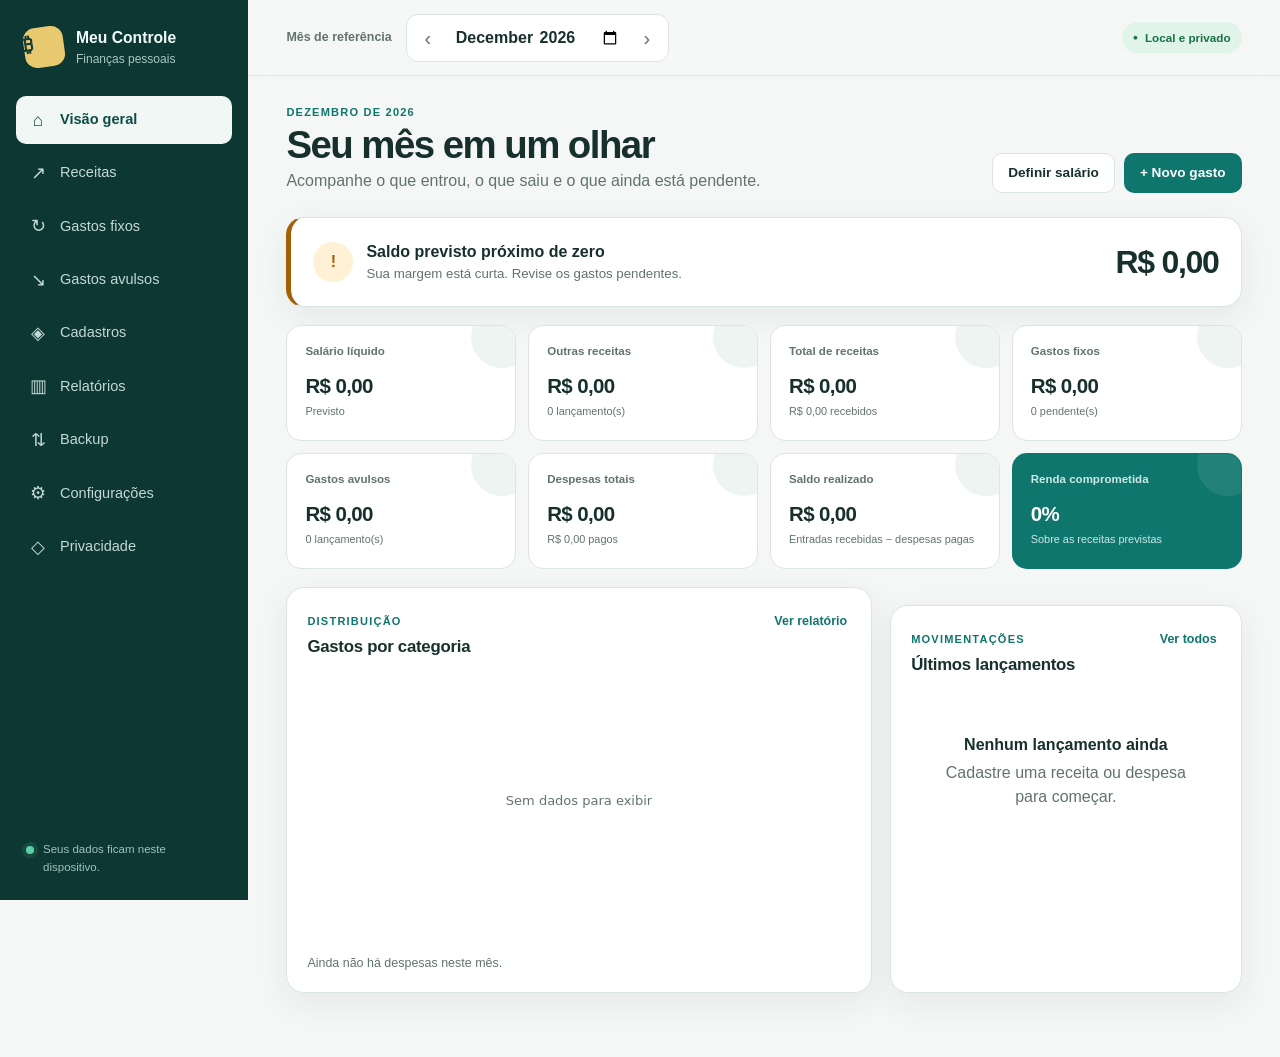
==== index.html @ 77f095b0 "feat: adiciona controle financeiro pessoal offline" ====
<!doctype html>
<html lang="pt-BR">
<head>
  <meta charset="utf-8">
  <meta name="viewport" content="width=device-width, initial-scale=1, viewport-fit=cover">
  <meta name="theme-color" content="#0f766e">
  <meta name="description" content="Controle financeiro pessoal, privado, gratuito e offline.">
  <title>Meu Controle Financeiro</title>
  <link rel="manifest" href="./manifest.json">
  <link rel="icon" href="./icons/icon-192.svg" type="image/svg+xml">
  <link rel="stylesheet" href="./styles.css">
</head>
<body>
  <a class="skip-link" href="#conteudo">Pular para o conteúdo</a>

  <div class="app-shell">
    <aside class="sidebar" id="sidebar" aria-label="Navegação principal">
      <div class="brand">
        <span class="brand-mark" aria-hidden="true">₿</span>
        <div>
          <strong>Meu Controle</strong>
          <span>Finanças pessoais</span>
        </div>
      </div>

      <nav class="main-nav">
        <button class="nav-item active" data-view="dashboard" type="button"><span aria-hidden="true">⌂</span> Visão geral</button>
        <button class="nav-item" data-view="incomes" type="button"><span aria-hidden="true">↗</span> Receitas</button>
        <button class="nav-item" data-view="recurring" type="button"><span aria-hidden="true">↻</span> Gastos fixos</button>
        <button class="nav-item" data-view="expenses" type="button"><span aria-hidden="true">↘</span> Gastos avulsos</button>
        <button class="nav-item" data-view="categories" type="button"><span aria-hidden="true">◈</span> Cadastros</button>
        <button class="nav-item" data-view="reports" type="button"><span aria-hidden="true">▥</span> Relatórios</button>
        <button class="nav-item" data-view="backup" type="button"><span aria-hidden="true">⇅</span> Backup</button>
        <button class="nav-item" data-view="settings" type="button"><span aria-hidden="true">⚙</span> Configurações</button>
        <button class="nav-item" data-view="privacy" type="button"><span aria-hidden="true">◇</span> Privacidade</button>
      </nav>

      <div class="sidebar-foot">
        <span class="privacy-dot" aria-hidden="true"></span>
        <span>Seus dados ficam neste dispositivo.</span>
      </div>
    </aside>

    <div class="main-column">
      <header class="topbar">
        <button class="icon-button mobile-only" id="menu-button" type="button" aria-label="Abrir menu" aria-expanded="false">☰</button>
        <div class="month-control">
          <label for="month-picker">Mês de referência</label>
          <div class="month-stepper">
            <button class="icon-button" id="previous-month" type="button" aria-label="Mês anterior">‹</button>
            <input id="month-picker" type="month">
            <button class="icon-button" id="next-month" type="button" aria-label="Próximo mês">›</button>
          </div>
        </div>
        <div class="topbar-actions">
          <button class="button secondary compact" id="install-button" type="button" hidden>Instalar app</button>
          <span class="local-badge"><span aria-hidden="true">●</span> Local e privado</span>
        </div>
      </header>

      <main id="conteudo" tabindex="-1">
        <section class="view active" id="view-dashboard" data-title="Visão geral">
          <div class="page-heading">
            <div>
              <p class="eyebrow" id="dashboard-month-label">Resumo mensal</p>
              <h1>Seu mês em um olhar</h1>
              <p>Acompanhe o que entrou, o que saiu e o que ainda está pendente.</p>
            </div>
            <div class="action-row">
              <button class="button secondary" data-action="salary-form" type="button">Definir salário</button>
              <button class="button primary" data-action="expense-form" type="button">+ Novo gasto</button>
            </div>
          </div>

          <div class="status-banner" id="balance-banner" role="status">
            <div>
              <span class="status-icon" id="balance-icon" aria-hidden="true">✓</span>
              <div>
                <strong id="balance-status">Saldo previsto positivo</strong>
                <span id="balance-message">Você está dentro do planejamento deste mês.</span>
              </div>
            </div>
            <strong class="status-value" id="balance-value">R$ 0,00</strong>
          </div>

          <div class="metric-grid" id="dashboard-metrics" aria-label="Indicadores do mês"></div>

          <div class="dashboard-grid">
            <article class="panel chart-panel">
              <div class="panel-heading">
                <div>
                  <span class="panel-kicker">Distribuição</span>
                  <h2>Gastos por categoria</h2>
                </div>
                <button class="text-button" data-view-link="reports" type="button">Ver relatório</button>
              </div>
              <canvas id="dashboard-chart" height="260" role="img" aria-label="Gráfico de gastos por categoria"></canvas>
              <div class="chart-summary" id="dashboard-chart-summary"></div>
            </article>

            <article class="panel">
              <div class="panel-heading">
                <div>
                  <span class="panel-kicker">Movimentações</span>
                  <h2>Últimos lançamentos</h2>
                </div>
                <button class="text-button" data-view-link="expenses" type="button">Ver todos</button>
              </div>
              <div class="transaction-list" id="recent-transactions"></div>
            </article>
          </div>
        </section>

        <section class="view" id="view-incomes" data-title="Receitas" hidden>
          <div class="page-heading">
            <div>
              <p class="eyebrow">Entradas do mês</p>
              <h1>Receitas</h1>
              <p>Registre o salário e acompanhe outras entradas previstas ou recebidas.</p>
            </div>
            <div class="action-row">
              <button class="button secondary" data-action="salary-form" type="button">Definir salário</button>
              <button class="button primary" data-action="income-form" type="button">+ Nova receita</button>
            </div>
          </div>
          <div class="compact-metrics" id="income-metrics"></div>
          <article class="panel">
            <div class="panel-heading">
              <h2>Salário líquido</h2>
              <button class="text-button" id="copy-salary-button" type="button">Copiar do mês anterior</button>
            </div>
            <div id="salary-card"></div>
          </article>
          <article class="panel table-panel">
            <div class="panel-heading"><h2>Outras receitas</h2></div>
            <div class="table-wrap">
              <table>
                <caption class="sr-only">Outras receitas do mês selecionado</caption>
                <thead><tr><th>Data</th><th>Descrição</th><th>Categoria</th><th>Status</th><th class="numeric">Valor</th><th><span class="sr-only">Ações</span></th></tr></thead>
                <tbody id="income-table-body"></tbody>
              </table>
            </div>
            <div class="empty-state" id="income-empty" hidden></div>
          </article>
        </section>

        <section class="view" id="view-recurring" data-title="Gastos fixos" hidden>
          <div class="page-heading">
            <div>
              <p class="eyebrow">Planejamento recorrente</p>
              <h1>Gastos fixos</h1>
              <p>Gerencie recorrências e os pagamentos de cada mês sem alterar o histórico.</p>
            </div>
            <button class="button primary" data-action="recurring-form" type="button">+ Novo gasto fixo</button>
          </div>
          <div class="compact-metrics" id="recurring-metrics"></div>
          <article class="panel table-panel">
            <div class="panel-heading">
              <div><span class="panel-kicker">Mês selecionado</span><h2>Ocorrências mensais</h2></div>
            </div>
            <div class="table-wrap">
              <table>
                <caption class="sr-only">Ocorrências de gastos fixos no mês</caption>
                <thead><tr><th>Vencimento</th><th>Descrição</th><th>Categoria</th><th>Status</th><th class="numeric">Valor</th><th><span class="sr-only">Ações</span></th></tr></thead>
                <tbody id="instance-table-body"></tbody>
              </table>
            </div>
            <div class="empty-state" id="instance-empty" hidden></div>
          </article>
          <article class="panel table-panel">
            <div class="panel-heading"><div><span class="panel-kicker">Próximos meses</span><h2>Recorrências cadastradas</h2></div></div>
            <div class="table-wrap">
              <table>
                <caption class="sr-only">Regras de gastos recorrentes</caption>
                <thead><tr><th>Descrição</th><th>Vencimento</th><th>Categoria</th><th>Situação</th><th class="numeric">Valor</th><th><span class="sr-only">Ações</span></th></tr></thead>
                <tbody id="recurring-table-body"></tbody>
              </table>
            </div>
            <div class="empty-state" id="recurring-empty" hidden></div>
          </article>
        </section>

        <section class="view" id="view-expenses" data-title="Gastos avulsos" hidden>
          <div class="page-heading">
            <div>
              <p class="eyebrow">Dia a dia</p>
              <h1>Gastos avulsos</h1>
              <p>Pesquise, filtre e organize as despesas que não se repetem todo mês.</p>
            </div>
            <button class="button primary" data-action="expense-form" type="button">+ Novo gasto</button>
          </div>
          <form class="filter-bar" id="expense-filters">
            <div class="field search-field"><label for="expense-search">Pesquisar</label><input id="expense-search" name="search" type="search" placeholder="Descrição"></div>
            <div class="field"><label for="expense-category-filter">Categoria</label><select id="expense-category-filter" name="categoryId"></select></div>
            <div class="field"><label for="expense-payment-filter">Pagamento</label><select id="expense-payment-filter" name="paymentMethodId"></select></div>
            <div class="field"><label for="expense-status-filter">Status</label><select id="expense-status-filter" name="status"><option value="">Todos</option><option value="paid">Pago</option><option value="pending">Pendente</option></select></div>
            <div class="field"><label for="expense-start-filter">De</label><input id="expense-start-filter" name="startDate" type="date"></div>
            <div class="field"><label for="expense-end-filter">Até</label><input id="expense-end-filter" name="endDate" type="date"></div>
            <div class="field"><label for="expense-sort">Ordenar</label><select id="expense-sort" name="sort"><option value="date-desc">Data: recente</option><option value="date-asc">Data: antiga</option><option value="value-desc">Maior valor</option><option value="value-asc">Menor valor</option></select></div>
            <button class="button ghost filter-reset" id="clear-expense-filters" type="button">Limpar</button>
          </form>
          <div class="compact-metrics" id="expense-metrics"></div>
          <article class="panel table-panel">
            <div class="table-wrap">
              <table>
                <caption class="sr-only">Gastos avulsos filtrados</caption>
                <thead><tr><th>Data</th><th>Descrição</th><th>Categoria</th><th>Pagamento</th><th>Status</th><th class="numeric">Valor</th><th><span class="sr-only">Ações</span></th></tr></thead>
                <tbody id="expense-table-body"></tbody>
              </table>
            </div>
            <div class="empty-state" id="expense-empty" hidden></div>
          </article>
        </section>

        <section class="view" id="view-categories" data-title="Cadastros" hidden>
          <div class="page-heading">
            <div>
              <p class="eyebrow">Personalização</p>
              <h1>Categorias e pagamentos</h1>
              <p>Adapte os cadastros à sua rotina sem perder vínculos históricos.</p>
            </div>
            <div class="action-row">
              <button class="button secondary" data-action="payment-form" type="button">+ Pagamento</button>
              <button class="button primary" data-action="category-form" type="button">+ Categoria</button>
            </div>
          </div>
          <div class="split-grid">
            <article class="panel">
              <div class="panel-heading"><h2>Categorias</h2></div>
              <div class="management-list" id="category-list"></div>
            </article>
            <article class="panel">
              <div class="panel-heading"><h2>Formas de pagamento</h2></div>
              <div class="management-list" id="payment-list"></div>
            </article>
          </div>
        </section>

        <section class="view" id="view-reports" data-title="Relatórios" hidden>
          <div class="page-heading">
            <div>
              <p class="eyebrow">Análise</p>
              <h1>Relatórios</h1>
              <p>Gráficos nativos, acompanhados de resumos em texto.</p>
            </div>
          </div>
          <div class="report-grid">
            <article class="panel chart-panel">
              <h2>Despesas por categoria</h2>
              <canvas id="category-report-chart" height="300" role="img" aria-label="Gráfico de despesas por categoria"></canvas>
              <div class="chart-summary" id="category-report-summary"></div>
            </article>
            <article class="panel chart-panel">
              <h2>Fixas versus avulsas</h2>
              <canvas id="expense-type-chart" height="300" role="img" aria-label="Gráfico de despesas fixas e avulsas"></canvas>
              <div class="chart-summary" id="expense-type-summary"></div>
            </article>
            <article class="panel chart-panel">
              <h2>Receitas versus despesas</h2>
              <canvas id="income-expense-chart" height="300" role="img" aria-label="Gráfico de receitas e despesas"></canvas>
              <div class="chart-summary" id="income-expense-summary"></div>
            </article>
            <article class="panel chart-panel">
              <h2>Evolução do saldo</h2>
              <canvas id="balance-history-chart" height="300" role="img" aria-label="Gráfico da evolução do saldo"></canvas>
              <div class="chart-summary" id="balance-history-summary"></div>
            </article>
          </div>
          <article class="panel">
            <div class="panel-heading"><h2>Maiores despesas do mês</h2></div>
            <ol class="ranking-list" id="largest-expenses"></ol>
          </article>
        </section>

        <section class="view" id="view-backup" data-title="Backup" hidden>
          <div class="page-heading">
            <div>
              <p class="eyebrow">Portabilidade</p>
              <h1>Backup e restauração</h1>
              <p>Leve uma cópia dos seus dados com você. O arquivo nunca é enviado pela aplicação.</p>
            </div>
          </div>
          <div class="split-grid">
            <article class="panel">
              <span class="feature-icon" aria-hidden="true">↓</span>
              <h2>Exportar backup</h2>
              <p>Salve todos os registros em JSON. Se quiser, proteja o arquivo com uma senha.</p>
              <label class="check-row"><input id="encrypt-backup" type="checkbox"> Proteger backup com senha</label>
              <div class="field" id="backup-password-field" hidden>
                <label for="backup-password">Senha do backup</label>
                <input id="backup-password" type="password" autocomplete="new-password" minlength="8">
                <small>A senha não será armazenada e não poderá ser recuperada.</small>
              </div>
              <button class="button primary full" id="export-json-button" type="button">Exportar backup completo</button>
            </article>
            <article class="panel">
              <span class="feature-icon" aria-hidden="true">↑</span>
              <h2>Restaurar backup</h2>
              <p>Selecione um backup JSON válido para revisar o conteúdo antes de importar.</p>
              <div class="field">
                <label for="import-file">Arquivo de backup</label>
                <input id="import-file" type="file" accept=".json,application/json">
              </div>
              <button class="button secondary full" id="review-import-button" type="button">Revisar arquivo</button>
            </article>
          </div>
          <article class="panel">
            <div class="panel-heading"><div><span class="panel-kicker">Planilhas</span><h2>Exportar CSV</h2></div></div>
            <p>O arquivo usa ponto e vírgula e codificação compatível com planilhas no padrão brasileiro.</p>
            <div class="csv-options">
              <div class="field"><label for="csv-scope">Período</label><select id="csv-scope"><option value="all">Todos os meses</option><option value="month">Somente o mês selecionado</option></select></div>
              <div class="field"><label for="csv-type">Lançamentos</label><select id="csv-type"><option value="all">Receitas e despesas</option><option value="expenses">Somente despesas</option><option value="incomes">Somente receitas</option></select></div>
              <button class="button secondary" id="export-csv-button" type="button">Exportar CSV</button>
            </div>
          </article>
        </section>

        <section class="view" id="view-settings" data-title="Configurações" hidden>
          <div class="page-heading">
            <div>
              <p class="eyebrow">Preferências</p>
              <h1>Configurações</h1>
              <p>Personalize a aparência e cuide do armazenamento local.</p>
            </div>
          </div>
          <div class="settings-stack">
            <article class="panel setting-row">
              <div><h2>Tema</h2><p>Escolha a aparência ou acompanhe a configuração do sistema.</p></div>
              <div class="segmented" role="group" aria-label="Tema visual">
                <button type="button" data-theme-value="light">Claro</button>
                <button type="button" data-theme-value="dark">Escuro</button>
                <button type="button" data-theme-value="system">Sistema</button>
              </div>
            </article>
            <article class="panel setting-row">
              <div><h2>Armazenamento persistente</h2><p id="storage-status">O navegador pode remover dados locais em situações de pouco espaço.</p></div>
              <button class="button secondary" id="persist-storage-button" type="button">Solicitar proteção</button>
            </article>
            <article class="panel setting-row">
              <div><h2>Dados de demonstração</h2><p>Carregue exemplos identificados, sem substituir seus dados atuais.</p></div>
              <div class="action-row">
                <button class="button secondary" id="load-demo-button" type="button">Carregar demonstração</button>
                <button class="button ghost" id="remove-demo-button" type="button">Apagar demonstração</button>
              </div>
            </article>
            <article class="panel danger-zone">
              <div>
                <span class="panel-kicker">Zona de perigo</span>
                <h2>Apagar todos os dados locais</h2>
                <p>Essa ação é definitiva. Exporte um backup antes de continuar.</p>
              </div>
              <button class="button danger" id="delete-all-button" type="button">Apagar todos os dados</button>
            </article>
          </div>
        </section>

        <section class="view" id="view-privacy" data-title="Privacidade e dados" hidden>
          <div class="page-heading">
            <div>
              <p class="eyebrow">Transparência</p>
              <h1>Privacidade e dados</h1>
              <p>Este aplicativo foi desenhado para funcionar sem contas, rastreamento ou servidores.</p>
            </div>
          </div>
          <article class="privacy-hero panel">
            <span class="privacy-shield" aria-hidden="true">✓</span>
            <div><h2>Seus dados financeiros ficam no seu navegador</h2><p>Nenhum lançamento é enviado ao GitHub ou a qualquer banco de dados remoto.</p></div>
          </article>
          <div class="privacy-grid">
            <article class="panel"><h2>O que não fazemos</h2><ul class="check-list"><li>Sem analytics, pixels ou telemetria</li><li>Sem anúncios ou cookies de rastreamento</li><li>Sem integração bancária</li><li>Sem armazenamento de senhas ou dados completos de cartão</li></ul></article>
            <article class="panel"><h2>O que você precisa saber</h2><ul class="notice-list"><li>Limpar os dados do navegador pode apagar seus registros.</li><li>Outro navegador ou dispositivo não recebe os dados automaticamente.</li><li>O navegador decide se concede armazenamento persistente.</li><li>Faça backups regulares e guarde-os em local seguro.</li></ul></article>
          </div>
        </section>
      </main>
    </div>
  </div>

  <dialog id="editor-dialog" class="modal">
    <form method="dialog" id="editor-form">
      <div class="modal-heading">
        <div><span class="panel-kicker" id="editor-kicker">Cadastro</span><h2 id="editor-title">Novo lançamento</h2></div>
        <button class="icon-button" value="cancel" type="submit" aria-label="Fechar">×</button>
      </div>
      <div class="form-grid" id="editor-fields"></div>
      <p class="form-error" id="editor-error" role="alert" hidden></p>
      <div class="modal-actions">
        <button class="button ghost" value="cancel" type="submit">Cancelar</button>
        <button class="button primary" id="editor-submit" value="default" type="submit">Salvar</button>
      </div>
    </form>
  </dialog>

  <dialog id="confirm-dialog" class="modal small-modal">
    <form method="dialog" id="confirm-form">
      <div class="modal-heading"><h2 id="confirm-title">Confirmar ação</h2></div>
      <p id="confirm-message"></p>
      <div id="confirm-extra"></div>
      <div class="modal-actions">
        <button class="button ghost" value="cancel" type="submit">Cancelar</button>
        <button class="button danger" id="confirm-submit" value="confirm" type="submit">Confirmar</button>
      </div>
    </form>
  </dialog>

  <dialog id="import-dialog" class="modal">
    <form method="dialog" id="import-form">
      <div class="modal-heading"><div><span class="panel-kicker">Restauração</span><h2>Revisar backup</h2></div></div>
      <div id="import-summary"></div>
      <div class="field" id="import-password-field" hidden><label for="import-password">Senha do backup</label><input id="import-password" type="password" autocomplete="current-password"></div>
      <fieldset class="radio-group" id="import-mode-field">
        <legend>Como importar?</legend>
        <label><input type="radio" name="import-mode" value="merge" checked> Mesclar, preservando registros com identificadores já existentes</label>
        <label><input type="radio" name="import-mode" value="replace"> Substituir todos os dados atuais</label>
      </fieldset>
      <p class="form-error" id="import-error" role="alert" hidden></p>
      <div class="modal-actions">
        <button class="button ghost" value="cancel" type="submit">Cancelar</button>
        <button class="button primary" id="import-submit" value="confirm" type="submit">Importar dados</button>
      </div>
    </form>
  </dialog>

  <div class="toast-region" id="toast-region" aria-live="polite" aria-atomic="true"></div>
  <div class="update-banner" id="update-banner" hidden>
    <span>Uma nova versão está disponível.</span>
    <button class="button compact primary" id="update-button" type="button">Atualizar agora</button>
  </div>
  <div class="offline-indicator" id="offline-indicator" hidden>Modo offline</div>
  <div class="scrim" id="scrim" hidden></div>

  <script type="module" src="./js/app.js"></script>
</body>
</html>
---- styles.css ----
:root {
  color-scheme: light;
  --bg: #f4f7f6;
  --surface: #ffffff;
  --surface-subtle: #edf4f2;
  --surface-strong: #dce9e6;
  --text: #17302c;
  --muted: #61736f;
  --line: #dbe5e2;
  --primary: #0f766e;
  --primary-hover: #0b5f59;
  --primary-soft: #d9f3ee;
  --positive: #177245;
  --positive-soft: #e1f4e9;
  --warning: #a46008;
  --warning-soft: #fff1d6;
  --negative: #b42318;
  --negative-soft: #fee9e7;
  --focus: #e0a100;
  --shadow: 0 10px 32px rgba(22, 48, 44, 0.07);
  --radius: 18px;
  --radius-sm: 11px;
  --sidebar-width: 248px;
  font-family: Inter, ui-sans-serif, -apple-system, BlinkMacSystemFont, "Segoe UI", sans-serif;
}

:root[data-theme="dark"] {
  color-scheme: dark;
  --bg: #0d1716;
  --surface: #142220;
  --surface-subtle: #192b28;
  --surface-strong: #213a36;
  --text: #ecf5f3;
  --muted: #9eb5b0;
  --line: #29413d;
  --primary: #43b9aa;
  --primary-hover: #65cbbb;
  --primary-soft: #143b36;
  --positive: #62d49b;
  --positive-soft: #153a29;
  --warning: #f0ba64;
  --warning-soft: #3d2e15;
  --negative: #ff8c83;
  --negative-soft: #451f1d;
  --focus: #ffd66b;
  --shadow: 0 10px 32px rgba(0, 0, 0, 0.24);
}

* { box-sizing: border-box; }
html { min-width: 320px; scroll-behavior: smooth; }
body { margin: 0; background: var(--bg); color: var(--text); line-height: 1.5; }
button, input, select, textarea { font: inherit; color: inherit; }
button, select { cursor: pointer; }
button:disabled { cursor: not-allowed; opacity: .55; }
:focus-visible { outline: 3px solid var(--focus); outline-offset: 3px; }
[hidden] { display: none !important; }
.sr-only { position: absolute; width: 1px; height: 1px; padding: 0; margin: -1px; overflow: hidden; clip: rect(0, 0, 0, 0); white-space: nowrap; border: 0; }
.skip-link { position: fixed; top: 8px; left: 8px; z-index: 1000; transform: translateY(-150%); background: var(--text); color: var(--surface); padding: 10px 14px; border-radius: 8px; }
.skip-link:focus { transform: translateY(0); }

.app-shell { min-height: 100vh; display: grid; grid-template-columns: var(--sidebar-width) minmax(0, 1fr); }
.sidebar { position: sticky; top: 0; height: 100vh; padding: 22px 16px; background: #0d3732; color: #f2fbf9; display: flex; flex-direction: column; z-index: 20; }
.brand { display: flex; gap: 12px; align-items: center; padding: 4px 8px 28px; }
.brand-mark { width: 40px; height: 40px; display: grid; place-items: center; border-radius: 12px; background: #e9c970; color: #123b36; font-weight: 900; font-size: 1.25rem; transform: rotate(-8deg); }
.brand strong, .brand span { display: block; }
.brand strong { font-size: .98rem; }
.brand div span { font-size: .75rem; color: #a9c9c4; }
.main-nav { display: grid; gap: 5px; }
.nav-item { border: 0; background: transparent; color: #c3d9d5; padding: 11px 12px; border-radius: 10px; display: flex; gap: 12px; align-items: center; text-align: left; font-size: .91rem; }
.nav-item span { width: 20px; font-size: 1.1rem; text-align: center; }
.nav-item:hover { background: rgba(255,255,255,.07); color: white; }
.nav-item.active { background: #f0f7f5; color: #0d4c45; font-weight: 750; }
.sidebar-foot { margin-top: auto; display: flex; align-items: flex-start; gap: 9px; padding: 14px 10px 2px; font-size: .72rem; color: #9ec2bd; }
.privacy-dot { width: 8px; height: 8px; flex: 0 0 auto; margin-top: 5px; border-radius: 50%; background: #5bd1a4; box-shadow: 0 0 0 4px rgba(91,209,164,.12); }
.main-column { min-width: 0; }
.topbar { min-height: 76px; position: sticky; top: 0; z-index: 15; display: flex; align-items: center; justify-content: space-between; gap: 18px; padding: 12px clamp(18px, 3vw, 42px); background: color-mix(in srgb, var(--bg) 88%, transparent); backdrop-filter: blur(14px); border-bottom: 1px solid color-mix(in srgb, var(--line) 75%, transparent); }
.month-control { display: flex; align-items: center; gap: 14px; }
.month-control > label { color: var(--muted); font-size: .78rem; font-weight: 700; }
.month-stepper { display: flex; align-items: center; gap: 4px; padding: 3px; border: 1px solid var(--line); border-radius: 12px; background: var(--surface); }
.month-stepper input { border: 0; background: transparent; min-width: 136px; padding: 7px 5px; font-weight: 750; }
.topbar-actions, .action-row { display: flex; gap: 9px; align-items: center; flex-wrap: wrap; }
.local-badge { display: inline-flex; align-items: center; gap: 7px; background: var(--positive-soft); color: var(--positive); border-radius: 999px; padding: 7px 11px; font-size: .73rem; font-weight: 700; white-space: nowrap; }
.local-badge span { font-size: .55rem; }
.mobile-only { display: none !important; }

main { padding: 28px clamp(18px, 3vw, 42px) 64px; max-width: 1600px; margin: 0 auto; }
.view { animation: reveal .24s ease-out; }
.page-heading { display: flex; align-items: flex-end; justify-content: space-between; gap: 24px; margin-bottom: 24px; }
.page-heading h1 { margin: 2px 0 3px; font-size: clamp(1.75rem, 3vw, 2.5rem); letter-spacing: -.04em; line-height: 1.14; }
.page-heading p { margin: 0; color: var(--muted); max-width: 680px; }
.eyebrow, .panel-kicker { color: var(--primary) !important; font-size: .69rem !important; font-weight: 850; letter-spacing: .11em; text-transform: uppercase; }
h2 { margin: 0; font-size: 1.05rem; letter-spacing: -.015em; }
.panel p { color: var(--muted); }

.button { min-height: 40px; border: 1px solid transparent; padding: 9px 15px; border-radius: 10px; font-weight: 750; font-size: .85rem; display: inline-flex; align-items: center; justify-content: center; gap: 7px; transition: .16s ease; }
.button:hover { transform: translateY(-1px); }
.button.primary { background: var(--primary); color: #fff; }
:root[data-theme="dark"] .button.primary { color: #062b27; }
.button.primary:hover { background: var(--primary-hover); }
.button.secondary { background: var(--surface); color: var(--text); border-color: var(--line); }
.button.secondary:hover, .button.ghost:hover { border-color: var(--primary); color: var(--primary); }
.button.ghost { background: transparent; border-color: transparent; color: var(--muted); }
.button.danger { background: var(--negative); color: #fff; }
.button.compact { min-height: 34px; padding: 6px 10px; font-size: .76rem; }
.button.full { width: 100%; margin-top: 15px; }
.icon-button { width: 36px; height: 36px; display: inline-grid; place-items: center; border: 0; border-radius: 9px; background: transparent; color: var(--muted); font-size: 1.25rem; }
.icon-button:hover { background: var(--surface-subtle); color: var(--text); }
.text-button { border: 0; padding: 4px; background: transparent; color: var(--primary); font-weight: 750; font-size: .78rem; }

.status-banner { min-height: 90px; display: flex; align-items: center; justify-content: space-between; gap: 20px; padding: 19px 22px; margin-bottom: 18px; border-radius: var(--radius); border: 1px solid var(--line); background: var(--surface); box-shadow: var(--shadow); }
.status-banner > div { display: flex; gap: 13px; align-items: center; }
.status-banner strong, .status-banner span { display: block; }
.status-banner > div span:not(.status-icon) { color: var(--muted); font-size: .83rem; }
.status-icon { width: 40px; height: 40px; display: grid !important; place-items: center; border-radius: 50%; font-weight: 900; background: var(--positive-soft); color: var(--positive); }
.status-value { font-size: clamp(1.4rem, 3vw, 2rem); letter-spacing: -.04em; }
.status-banner.positive { border-left: 5px solid var(--positive); }
.status-banner.near-zero { border-left: 5px solid var(--warning); }
.status-banner.negative { border-left: 5px solid var(--negative); }
.status-banner.near-zero .status-icon { background: var(--warning-soft); color: var(--warning); }
.status-banner.negative .status-icon { background: var(--negative-soft); color: var(--negative); }

.metric-grid { display: grid; grid-template-columns: repeat(4, minmax(0, 1fr)); gap: 12px; margin-bottom: 18px; }
.metric-card { position: relative; min-height: 116px; padding: 17px 18px; border: 1px solid var(--line); border-radius: 15px; background: var(--surface); overflow: hidden; }
.metric-card::after { content: ""; position: absolute; right: -18px; top: -20px; width: 62px; height: 62px; border-radius: 50%; background: var(--surface-subtle); }
.metric-card span, .metric-card strong, .metric-card small { display: block; position: relative; z-index: 1; }
.metric-card > span { color: var(--muted); font-size: .72rem; font-weight: 700; }
.metric-card strong { margin-top: 10px; font-size: 1.28rem; letter-spacing: -.03em; }
.metric-card small { margin-top: 2px; color: var(--muted); font-size: .68rem; }
.metric-card.emphasis { background: #0f766e; color: #fff; border-color: transparent; }
.metric-card.emphasis span, .metric-card.emphasis small { color: #cce9e5; }
.metric-card.emphasis::after { background: rgba(255,255,255,.08); }
.dashboard-grid { display: grid; grid-template-columns: minmax(0, 1.25fr) minmax(320px, .75fr); gap: 18px; }
.panel { padding: 20px; background: var(--surface); border: 1px solid var(--line); border-radius: var(--radius); box-shadow: var(--shadow); }
.panel + .panel { margin-top: 18px; }
.panel-heading { min-height: 38px; margin-bottom: 15px; display: flex; align-items: flex-start; justify-content: space-between; gap: 15px; }
.panel-heading h2 { margin-top: 2px; }
.chart-panel canvas { width: 100%; max-width: 100%; }
.chart-summary { margin-top: 12px; color: var(--muted); font-size: .78rem; }
.chart-legend { display: flex; gap: 12px; flex-wrap: wrap; margin-top: 9px; }
.legend-item { display: inline-flex; align-items: center; gap: 6px; }
.legend-swatch { width: 10px; height: 10px; border-radius: 3px; }
.transaction-list { display: grid; gap: 7px; }
.transaction-item { display: grid; grid-template-columns: 38px minmax(0, 1fr) auto; gap: 10px; align-items: center; padding: 9px 0; border-bottom: 1px solid var(--line); }
.transaction-item:last-child { border-bottom: 0; }
.category-icon { width: 36px; height: 36px; display: grid; place-items: center; border-radius: 11px; background: var(--surface-subtle); }
.transaction-item strong, .transaction-item span { display: block; }
.transaction-item .transaction-title { font-size: .84rem; overflow: hidden; text-overflow: ellipsis; white-space: nowrap; }
.transaction-meta { color: var(--muted); font-size: .69rem; }
.transaction-value { font-size: .82rem; text-align: right; }
.transaction-value.income { color: var(--positive); }

.compact-metrics { display: grid; grid-template-columns: repeat(3, minmax(0, 1fr)); gap: 12px; margin-bottom: 18px; }
.mini-metric { padding: 15px 17px; background: var(--surface); border: 1px solid var(--line); border-radius: 13px; }
.mini-metric span, .mini-metric strong { display: block; }
.mini-metric span { font-size: .72rem; color: var(--muted); }
.mini-metric strong { margin-top: 5px; font-size: 1.13rem; }
.salary-display { display: flex; justify-content: space-between; align-items: center; gap: 15px; padding: 15px; border-radius: 12px; background: var(--surface-subtle); }
.salary-display strong, .salary-display span { display: block; }
.salary-display strong { font-size: 1.4rem; }
.salary-display span { color: var(--muted); font-size: .76rem; }
.table-panel { padding: 0; overflow: hidden; }
.table-panel .panel-heading { padding: 19px 20px 0; }
.table-wrap { overflow-x: auto; }
table { width: 100%; border-collapse: collapse; min-width: 700px; }
th, td { padding: 12px 16px; border-top: 1px solid var(--line); text-align: left; vertical-align: middle; font-size: .78rem; }
th { color: var(--muted); background: var(--surface-subtle); font-size: .66rem; text-transform: uppercase; letter-spacing: .07em; }
td.numeric, th.numeric { text-align: right; font-variant-numeric: tabular-nums; }
.row-actions { display: flex; justify-content: flex-end; gap: 3px; }
.table-action { min-width: 31px; height: 31px; border: 0; border-radius: 8px; color: var(--muted); background: transparent; }
.table-action:hover { color: var(--primary); background: var(--surface-subtle); }
.table-action.delete:hover { color: var(--negative); }
.status-pill { display: inline-flex; align-items: center; gap: 5px; border-radius: 999px; padding: 4px 8px; font-size: .68rem; font-weight: 750; }
.status-pill::before { content: ""; width: 6px; height: 6px; border-radius: 50%; background: currentColor; }
.status-pill.paid, .status-pill.received, .status-pill.active { color: var(--positive); background: var(--positive-soft); }
.status-pill.pending { color: var(--warning); background: var(--warning-soft); }
.status-pill.inactive { color: var(--muted); background: var(--surface-subtle); }
.empty-state { text-align: center; padding: 40px 20px; color: var(--muted); }
.empty-state strong { display: block; color: var(--text); margin-bottom: 4px; }

.filter-bar { display: grid; grid-template-columns: 1.35fr repeat(6, minmax(120px, 1fr)) auto; gap: 10px; align-items: end; margin-bottom: 18px; padding: 15px; background: var(--surface); border: 1px solid var(--line); border-radius: var(--radius); }
.field { display: grid; gap: 5px; }
.field label, fieldset legend { font-size: .72rem; font-weight: 750; color: var(--muted); }
.field input, .field select, .field textarea, .filter-bar input, .filter-bar select { width: 100%; min-height: 42px; padding: 9px 10px; border: 1px solid var(--line); border-radius: 9px; background: var(--surface); }
.field textarea { resize: vertical; min-height: 86px; }
.field input:focus, .field select:focus, .field textarea:focus { border-color: var(--primary); }
.field small { color: var(--muted); font-size: .68rem; }
.search-field input { min-width: 170px; }
.split-grid, .report-grid, .privacy-grid { display: grid; grid-template-columns: repeat(2, minmax(0, 1fr)); gap: 18px; }
.split-grid > .panel, .report-grid > .panel, .privacy-grid > .panel { margin-top: 0; }
.management-list { display: grid; gap: 8px; }
.management-item { display: grid; grid-template-columns: 38px minmax(0, 1fr) auto; gap: 10px; align-items: center; padding: 10px; border: 1px solid var(--line); border-radius: 11px; }
.management-item strong, .management-item span { display: block; }
.management-item span { color: var(--muted); font-size: .7rem; }
.color-dot { width: 36px; height: 36px; display: grid; place-items: center; border-radius: 11px; border-left: 5px solid var(--item-color); background: var(--surface-subtle); }
.report-grid { margin-bottom: 18px; }
.report-grid .panel { min-width: 0; }
.ranking-list { list-style: none; padding: 0; margin: 0; counter-reset: ranking; }
.ranking-list li { counter-increment: ranking; display: grid; grid-template-columns: 30px minmax(0,1fr) auto; gap: 10px; align-items: center; padding: 11px 0; border-bottom: 1px solid var(--line); font-size: .82rem; }
.ranking-list li::before { content: counter(ranking); width: 24px; height: 24px; display: grid; place-items: center; border-radius: 7px; background: var(--surface-subtle); color: var(--muted); font-size: .7rem; font-weight: 800; }
.ranking-list li:last-child { border-bottom: 0; }
.feature-icon, .privacy-shield { width: 46px; height: 46px; display: grid; place-items: center; border-radius: 14px; background: var(--primary-soft); color: var(--primary); font-size: 1.35rem; font-weight: 900; }
.check-row { display: flex; align-items: center; gap: 8px; padding: 9px 0; font-size: .83rem; }
.csv-options { display: grid; grid-template-columns: repeat(2, minmax(180px, 1fr)) auto; gap: 12px; align-items: end; }
.settings-stack { display: grid; gap: 16px; }
.settings-stack .panel { margin: 0; }
.setting-row { display: flex; align-items: center; justify-content: space-between; gap: 20px; }
.setting-row p { margin: 5px 0 0; }
.segmented { padding: 3px; display: flex; background: var(--surface-subtle); border-radius: 10px; }
.segmented button { min-width: 74px; padding: 8px 10px; border: 0; border-radius: 8px; background: transparent; color: var(--muted); font-size: .75rem; font-weight: 750; }
.segmented button.active { background: var(--surface); color: var(--primary); box-shadow: 0 2px 8px rgba(0,0,0,.08); }
.danger-zone { border-color: color-mix(in srgb, var(--negative) 45%, var(--line)); background: linear-gradient(110deg, var(--surface), var(--negative-soft)); }
.privacy-hero { display: flex; align-items: center; gap: 16px; border-left: 5px solid var(--positive); margin-bottom: 18px; }
.privacy-hero p { margin: 4px 0 0; }
.check-list, .notice-list { margin: 13px 0 0; padding: 0; list-style: none; display: grid; gap: 10px; }
.check-list li, .notice-list li { position: relative; padding-left: 25px; color: var(--muted); font-size: .84rem; }
.check-list li::before { content: "✓"; position: absolute; left: 0; color: var(--positive); font-weight: 900; }
.notice-list li::before { content: "!"; position: absolute; left: 2px; width: 15px; height: 15px; display: grid; place-items: center; border-radius: 50%; background: var(--warning-soft); color: var(--warning); font-size: .6rem; font-weight: 900; }

.modal { width: min(660px, calc(100vw - 28px)); max-height: calc(100vh - 28px); overflow-y: auto; padding: 0; border: 1px solid var(--line); border-radius: 18px; background: var(--surface); color: var(--text); box-shadow: 0 25px 80px rgba(0,0,0,.3); }
.modal::backdrop { background: rgba(4, 24, 21, .55); backdrop-filter: blur(3px); }
.modal form { padding: 22px; }
.small-modal { width: min(500px, calc(100vw - 28px)); }
.modal-heading { display: flex; align-items: flex-start; justify-content: space-between; gap: 15px; margin-bottom: 19px; }
.form-grid { display: grid; grid-template-columns: repeat(2, minmax(0, 1fr)); gap: 14px; }
.form-grid .span-2 { grid-column: 1 / -1; }
.modal-actions { display: flex; justify-content: flex-end; gap: 8px; margin-top: 22px; }
.form-error { padding: 10px 12px; border-radius: 9px; background: var(--negative-soft); color: var(--negative) !important; font-size: .78rem; }
.radio-group { margin: 15px 0 0; padding: 12px; border: 1px solid var(--line); border-radius: 11px; display: grid; gap: 10px; }
.radio-group label { display: flex; gap: 8px; align-items: flex-start; font-size: .8rem; }
.import-counts { display: grid; grid-template-columns: repeat(3, 1fr); gap: 8px; margin: 13px 0; }
.import-counts div { padding: 9px; border-radius: 9px; background: var(--surface-subtle); }
.import-counts strong, .import-counts span { display: block; }
.import-counts span { font-size: .66rem; color: var(--muted); }

.toast-region { position: fixed; right: 18px; bottom: 18px; z-index: 100; display: grid; gap: 8px; width: min(360px, calc(100vw - 36px)); }
.toast { padding: 12px 14px; border: 1px solid var(--line); border-left: 4px solid var(--primary); border-radius: 11px; background: var(--surface); box-shadow: var(--shadow); font-size: .8rem; animation: toast-in .2s ease-out; }
.toast.error { border-left-color: var(--negative); }
.toast.success { border-left-color: var(--positive); }
.update-banner { position: fixed; left: 50%; bottom: 18px; z-index: 90; transform: translateX(-50%); display: flex; align-items: center; gap: 14px; padding: 10px 12px 10px 16px; border: 1px solid var(--line); border-radius: 12px; background: var(--surface); box-shadow: var(--shadow); font-size: .8rem; }
.offline-indicator { position: fixed; top: 10px; left: 50%; z-index: 110; transform: translateX(-50%); padding: 5px 12px; border-radius: 999px; background: var(--warning); color: #fff; font-size: .69rem; font-weight: 800; }
.scrim { position: fixed; inset: 0; z-index: 18; background: rgba(0,0,0,.42); }

@keyframes reveal { from { opacity: 0; transform: translateY(5px); } }
@keyframes toast-in { from { opacity: 0; transform: translateY(8px); } }
@media (prefers-reduced-motion: reduce) {
  *, *::before, *::after { scroll-behavior: auto !important; animation-duration: .01ms !important; transition-duration: .01ms !important; }
}
@media (max-width: 1180px) {
  .metric-grid { grid-template-columns: repeat(2, minmax(0, 1fr)); }
  .filter-bar { grid-template-columns: repeat(4, minmax(130px, 1fr)); }
}
@media (max-width: 900px) {
  .app-shell { display: block; }
  .sidebar { position: fixed; left: 0; transform: translateX(-102%); width: min(285px, 85vw); transition: transform .2s ease; }
  .sidebar.open { transform: translateX(0); }
  .mobile-only { display: inline-grid !important; }
  .topbar { padding-inline: 14px; }
  .month-control > label, .local-badge { display: none; }
  main { padding-top: 22px; }
  .dashboard-grid { grid-template-columns: 1fr; }
  .split-grid, .privacy-grid { grid-template-columns: 1fr; }
  .report-grid { grid-template-columns: 1fr; }
}
@media (max-width: 680px) {
  .topbar-actions .secondary { display: none; }
  .month-stepper input { min-width: 124px; }
  .page-heading { align-items: stretch; flex-direction: column; }
  .page-heading .action-row, .page-heading > .button { align-self: stretch; }
  .page-heading .action-row .button, .page-heading > .button { flex: 1; }
  .status-banner { align-items: flex-start; flex-direction: column; }
  .metric-grid, .compact-metrics { grid-template-columns: repeat(2, minmax(0, 1fr)); }
  .filter-bar { grid-template-columns: repeat(2, minmax(0, 1fr)); }
  .search-field { grid-column: 1 / -1; }
  .csv-options { grid-template-columns: 1fr; }
  .setting-row { align-items: stretch; flex-direction: column; }
  .segmented { align-self: stretch; }
  .segmented button { flex: 1; min-width: 0; }
  .form-grid { grid-template-columns: 1fr; }
  .form-grid .span-2 { grid-column: auto; }
  .import-counts { grid-template-columns: repeat(2, 1fr); }
}
@media (max-width: 430px) {
  main { padding-inline: 12px; }
  .metric-grid, .compact-metrics { grid-template-columns: 1fr; }
  .panel { padding: 16px; }
  .filter-bar { grid-template-columns: 1fr; }
  .search-field { grid-column: auto; }
  .topbar { gap: 6px; }
  .month-stepper .icon-button { width: 30px; }
  .month-stepper input { min-width: 115px; font-size: .86rem; }
}
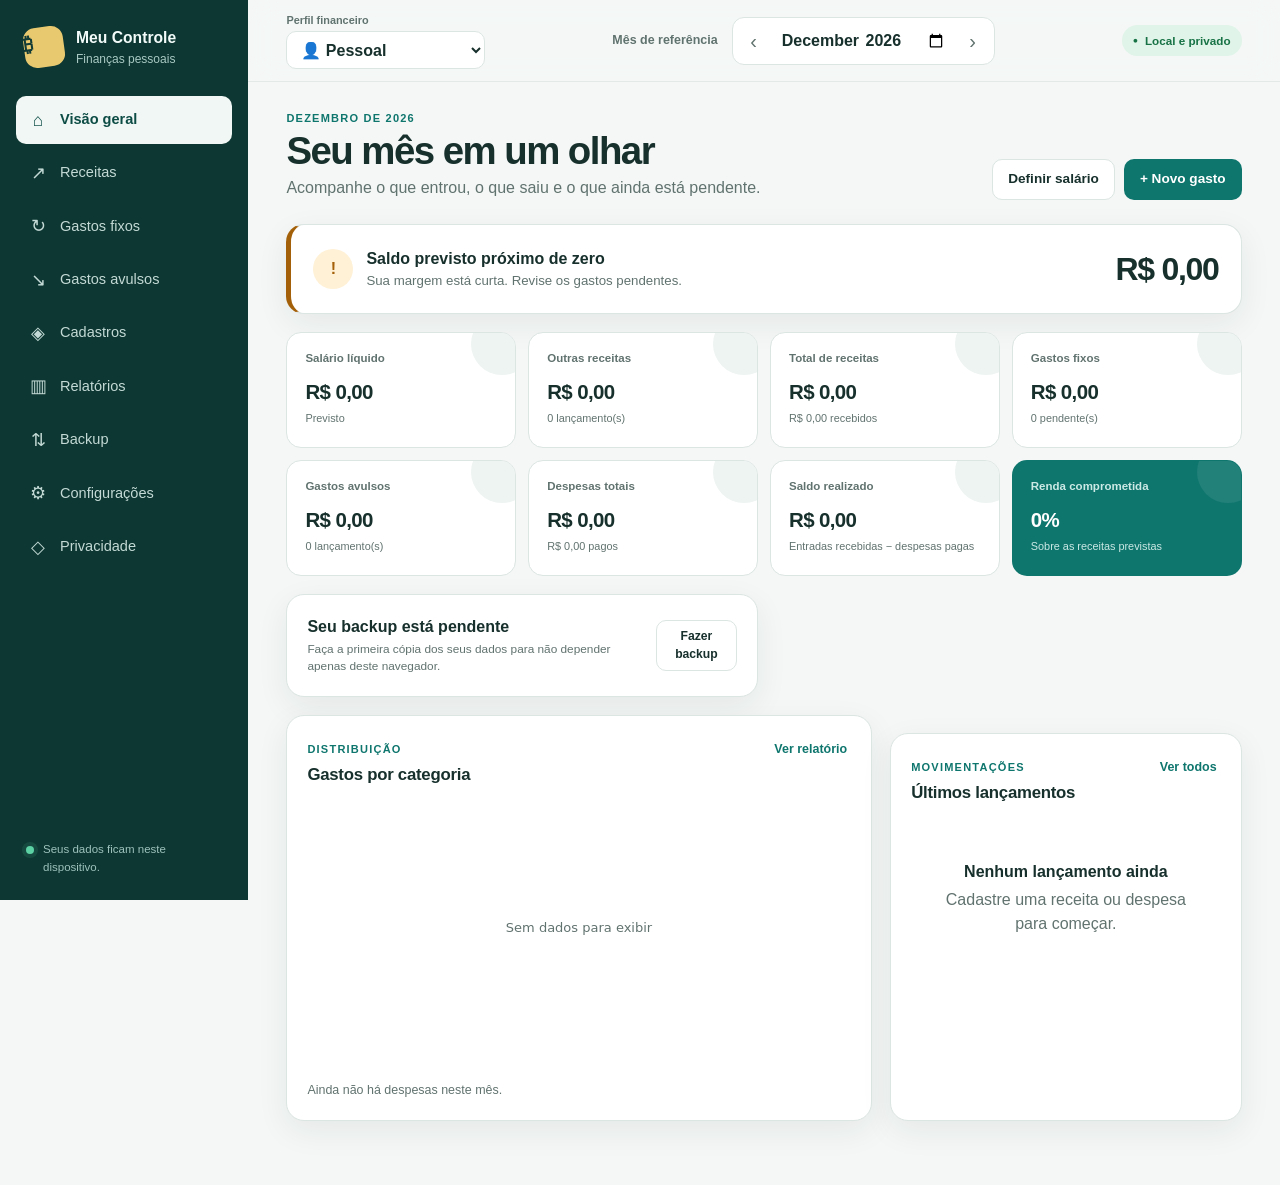
==== commit 06624c38: "Adiciona perfis e filtros avançados nos relatórios" ====
--- a/index.html
+++ b/index.html
@@ -44,6 +44,10 @@
     <div class="main-column">
       <header class="topbar">
         <button class="icon-button mobile-only" id="menu-button" type="button" aria-label="Abrir menu" aria-expanded="false">☰</button>
+        <div class="profile-control">
+          <label for="profile-picker">Perfil financeiro</label>
+          <select id="profile-picker" aria-label="Trocar perfil financeiro"></select>
+        </div>
         <div class="month-control">
           <label for="month-picker">Mês de referência</label>
           <div class="month-stepper">
@@ -84,6 +88,16 @@
           </div>
 
           <div class="metric-grid" id="dashboard-metrics" aria-label="Indicadores do mês"></div>
+          <div class="dashboard-notices" id="dashboard-notices">
+            <article class="panel notice-panel" id="backup-reminder" hidden>
+              <div><strong>Seu backup está pendente</strong><span id="backup-reminder-text"></span></div>
+              <button class="button secondary compact" data-view-link="backup" type="button">Fazer backup</button>
+            </article>
+            <article class="panel notice-panel" id="undated-expenses-panel" hidden>
+              <div><strong>Gastos fixos sem vencimento</strong><span id="undated-expenses-text"></span></div>
+              <button class="button secondary compact" data-view-link="recurring" type="button">Ver gastos</button>
+            </article>
+          </div>
 
           <div class="dashboard-grid">
             <article class="panel chart-panel">
@@ -244,6 +258,25 @@
               <p>Gráficos nativos, acompanhados de resumos em texto.</p>
             </div>
           </div>
+          <form class="filter-bar report-filters" id="report-filters">
+            <div class="field"><label for="report-period">Período</label><select id="report-period" name="period"><option value="month">Mês selecionado</option><option value="3">Últimos 3 meses</option><option value="6">Últimos 6 meses</option><option value="12">Últimos 12 meses</option><option value="all">Todo o histórico</option><option value="custom">Personalizado</option></select></div>
+            <div class="field"><label for="report-profile">Perfil</label><select id="report-profile" name="profileId"></select></div>
+            <div class="field"><label for="report-category">Categoria</label><select id="report-category" name="categoryId"></select></div>
+            <div class="field"><label for="report-payment">Pagamento</label><select id="report-payment" name="paymentMethodId"></select></div>
+            <div class="field"><label for="report-type">Tipo</label><select id="report-type" name="expenseType"><option value="">Fixos e avulsos</option><option value="fixed">Somente fixos</option><option value="oneTime">Somente avulsos</option></select></div>
+            <div class="field"><label for="report-status">Status</label><select id="report-status" name="status"><option value="">Pagos e pendentes</option><option value="paid">Pagos</option><option value="pending">Pendentes</option></select></div>
+            <div class="field search-field"><label for="report-search">Descrição</label><input id="report-search" name="search" type="search" placeholder="Pesquisar"></div>
+            <div class="field report-custom-date" hidden><label for="report-start">De</label><input id="report-start" name="startDate" type="date"></div>
+            <div class="field report-custom-date" hidden><label for="report-end">Até</label><input id="report-end" name="endDate" type="date"></div>
+            <button class="button ghost filter-reset" id="clear-report-filters" type="button">Limpar</button>
+          </form>
+          <div class="report-tools">
+            <div class="field preset-field"><label for="report-preset">Filtro salvo</label><select id="report-preset"><option value="">Nenhum</option></select></div>
+            <button class="button secondary compact" id="save-report-preset" type="button">Salvar filtro</button>
+            <button class="button ghost compact" id="delete-report-preset" type="button">Excluir filtro</button>
+            <button class="button secondary compact" id="export-report-csv" type="button">Exportar resultado em CSV</button>
+          </div>
+          <div class="compact-metrics report-metrics" id="report-metrics"></div>
           <div class="report-grid">
             <article class="panel chart-panel">
               <h2>Despesas por categoria</h2>
@@ -265,10 +298,31 @@
               <canvas id="balance-history-chart" height="300" role="img" aria-label="Gráfico da evolução do saldo"></canvas>
               <div class="chart-summary" id="balance-history-summary"></div>
             </article>
+            <article class="panel chart-panel">
+              <h2>Pagas versus pendentes</h2>
+              <canvas id="payment-status-chart" height="300" role="img" aria-label="Gráfico de despesas pagas e pendentes"></canvas>
+              <div class="chart-summary" id="payment-status-summary"></div>
+            </article>
+            <article class="panel chart-panel">
+              <h2>Evolução das despesas</h2>
+              <canvas id="expense-history-chart" height="300" role="img" aria-label="Gráfico da evolução das despesas filtradas"></canvas>
+              <div class="chart-summary" id="expense-history-summary"></div>
+            </article>
           </div>
           <article class="panel">
-            <div class="panel-heading"><h2>Maiores despesas do mês</h2></div>
+            <div class="panel-heading"><h2>Maiores despesas filtradas</h2></div>
             <ol class="ranking-list" id="largest-expenses"></ol>
+          </article>
+          <article class="panel table-panel">
+            <div class="panel-heading"><h2>Todos os gastos encontrados</h2></div>
+            <div class="table-wrap">
+              <table>
+                <caption class="sr-only">Detalhamento dos gastos filtrados no relatório</caption>
+                <thead><tr><th>Perfil</th><th>Data</th><th>Descrição</th><th>Categoria</th><th>Pagamento</th><th>Tipo</th><th>Status</th><th class="numeric">Valor</th></tr></thead>
+                <tbody id="report-expense-body"></tbody>
+              </table>
+            </div>
+            <div class="empty-state" id="report-expense-empty" hidden></div>
           </article>
         </section>
 
@@ -285,6 +339,10 @@
               <span class="feature-icon" aria-hidden="true">↓</span>
               <h2>Exportar backup</h2>
               <p>Salve todos os registros em JSON. Se quiser, proteja o arquivo com uma senha.</p>
+              <div class="field">
+                <label for="backup-scope">Dados incluídos</label>
+                <select id="backup-scope"><option value="all">Todos os perfis</option><option value="current">Somente o perfil atual</option></select>
+              </div>
               <label class="check-row"><input id="encrypt-backup" type="checkbox"> Proteger backup com senha</label>
               <div class="field" id="backup-password-field" hidden>
                 <label for="backup-password">Senha do backup</label>
@@ -324,6 +382,14 @@
             </div>
           </div>
           <div class="settings-stack">
+            <article class="panel">
+              <div class="panel-heading">
+                <div><span class="panel-kicker">Separação completa</span><h2>Perfis financeiros</h2></div>
+                <button class="button primary" data-action="profile-form" type="button">+ Novo perfil</button>
+              </div>
+              <p>Troque de perfil sem login. Categorias, receitas e despesas ficam separadas em cada um.</p>
+              <div class="management-list profile-list" id="profile-list"></div>
+            </article>
             <article class="panel setting-row">
               <div><h2>Tema</h2><p>Escolha a aparência ou acompanhe a configuração do sistema.</p></div>
               <div class="segmented" role="group" aria-label="Tema visual">
--- a/styles.css
+++ b/styles.css
@@ -74,6 +74,9 @@
 .privacy-dot { width: 8px; height: 8px; flex: 0 0 auto; margin-top: 5px; border-radius: 50%; background: #5bd1a4; box-shadow: 0 0 0 4px rgba(91,209,164,.12); }
 .main-column { min-width: 0; }
 .topbar { min-height: 76px; position: sticky; top: 0; z-index: 15; display: flex; align-items: center; justify-content: space-between; gap: 18px; padding: 12px clamp(18px, 3vw, 42px); background: color-mix(in srgb, var(--bg) 88%, transparent); backdrop-filter: blur(14px); border-bottom: 1px solid color-mix(in srgb, var(--line) 75%, transparent); }
+.profile-control { display: grid; gap: 3px; min-width: 160px; }
+.profile-control label { color: var(--muted); font-size: .68rem; font-weight: 750; }
+.profile-control select { min-height: 38px; max-width: 220px; padding: 7px 30px 7px 10px; border: 1px solid var(--line); border-radius: 10px; background: var(--surface); font-weight: 750; }
 .month-control { display: flex; align-items: center; gap: 14px; }
 .month-control > label { color: var(--muted); font-size: .78rem; font-weight: 700; }
 .month-stepper { display: flex; align-items: center; gap: 4px; padding: 3px; border: 1px solid var(--line); border-radius: 12px; background: var(--surface); }
@@ -120,6 +123,10 @@
 .status-banner.negative .status-icon { background: var(--negative-soft); color: var(--negative); }
 
 .metric-grid { display: grid; grid-template-columns: repeat(4, minmax(0, 1fr)); gap: 12px; margin-bottom: 18px; }
+.dashboard-notices { display: grid; grid-template-columns: repeat(2, minmax(0, 1fr)); gap: 12px; margin-bottom: 18px; }
+.notice-panel { display: flex; align-items: center; justify-content: space-between; gap: 14px; padding: 14px 16px; border-left: 4px solid var(--warning); box-shadow: none; }
+.notice-panel strong, .notice-panel span { display: block; }
+.notice-panel span { margin-top: 2px; color: var(--muted); font-size: .74rem; }
 .metric-card { position: relative; min-height: 116px; padding: 17px 18px; border: 1px solid var(--line); border-radius: 15px; background: var(--surface); overflow: hidden; }
 .metric-card::after { content: ""; position: absolute; right: -18px; top: -20px; width: 62px; height: 62px; border-radius: 50%; background: var(--surface-subtle); }
 .metric-card span, .metric-card strong, .metric-card small { display: block; position: relative; z-index: 1; }
@@ -178,6 +185,10 @@
 .empty-state strong { display: block; color: var(--text); margin-bottom: 4px; }
 
 .filter-bar { display: grid; grid-template-columns: 1.35fr repeat(6, minmax(120px, 1fr)) auto; gap: 10px; align-items: end; margin-bottom: 18px; padding: 15px; background: var(--surface); border: 1px solid var(--line); border-radius: var(--radius); }
+.report-filters { grid-template-columns: repeat(4, minmax(140px, 1fr)); }
+.report-tools { display: flex; gap: 9px; align-items: end; flex-wrap: wrap; margin: -4px 0 18px; }
+.preset-field { min-width: 210px; }
+.report-metrics { grid-template-columns: repeat(5, minmax(0, 1fr)); }
 .field { display: grid; gap: 5px; }
 .field label, fieldset legend { font-size: .72rem; font-weight: 750; color: var(--muted); }
 .field input, .field select, .field textarea, .filter-bar input, .filter-bar select { width: 100%; min-height: 42px; padding: 9px 10px; border: 1px solid var(--line); border-radius: 9px; background: var(--surface); }
@@ -192,6 +203,8 @@
 .management-item strong, .management-item span { display: block; }
 .management-item span { color: var(--muted); font-size: .7rem; }
 .color-dot { width: 36px; height: 36px; display: grid; place-items: center; border-radius: 11px; border-left: 5px solid var(--item-color); background: var(--surface-subtle); }
+.profile-avatar { width: 36px; height: 36px; display: grid !important; place-items: center; border-radius: 50%; border: 3px solid var(--item-color); background: var(--surface-subtle); font-size: 1rem !important; }
+.profile-item.selected { border-color: var(--primary); background: var(--primary-soft); }
 .report-grid { margin-bottom: 18px; }
 .report-grid .panel { min-width: 0; }
 .ranking-list { list-style: none; padding: 0; margin: 0; counter-reset: ranking; }
@@ -255,7 +268,9 @@
   .sidebar.open { transform: translateX(0); }
   .mobile-only { display: inline-grid !important; }
   .topbar { padding-inline: 14px; }
-  .month-control > label, .local-badge { display: none; }
+  .month-control > label, .profile-control label, .local-badge { display: none; }
+  .profile-control { min-width: 130px; }
+  .profile-control select { width: 100%; max-width: 160px; }
   main { padding-top: 22px; }
   .dashboard-grid { grid-template-columns: 1fr; }
   .split-grid, .privacy-grid { grid-template-columns: 1fr; }
@@ -269,7 +284,9 @@
   .page-heading .action-row .button, .page-heading > .button { flex: 1; }
   .status-banner { align-items: flex-start; flex-direction: column; }
   .metric-grid, .compact-metrics { grid-template-columns: repeat(2, minmax(0, 1fr)); }
+  .dashboard-notices { grid-template-columns: 1fr; }
   .filter-bar { grid-template-columns: repeat(2, minmax(0, 1fr)); }
+  .report-tools .field, .report-tools .button { flex: 1 1 180px; }
   .search-field { grid-column: 1 / -1; }
   .csv-options { grid-template-columns: 1fr; }
   .setting-row { align-items: stretch; flex-direction: column; }
@@ -286,6 +303,8 @@
   .filter-bar { grid-template-columns: 1fr; }
   .search-field { grid-column: auto; }
   .topbar { gap: 6px; }
+  .profile-control { min-width: 105px; max-width: 118px; }
+  .profile-control select { font-size: .76rem; padding-inline: 7px; }
   .month-stepper .icon-button { width: 30px; }
   .month-stepper input { min-width: 115px; font-size: .86rem; }
 }
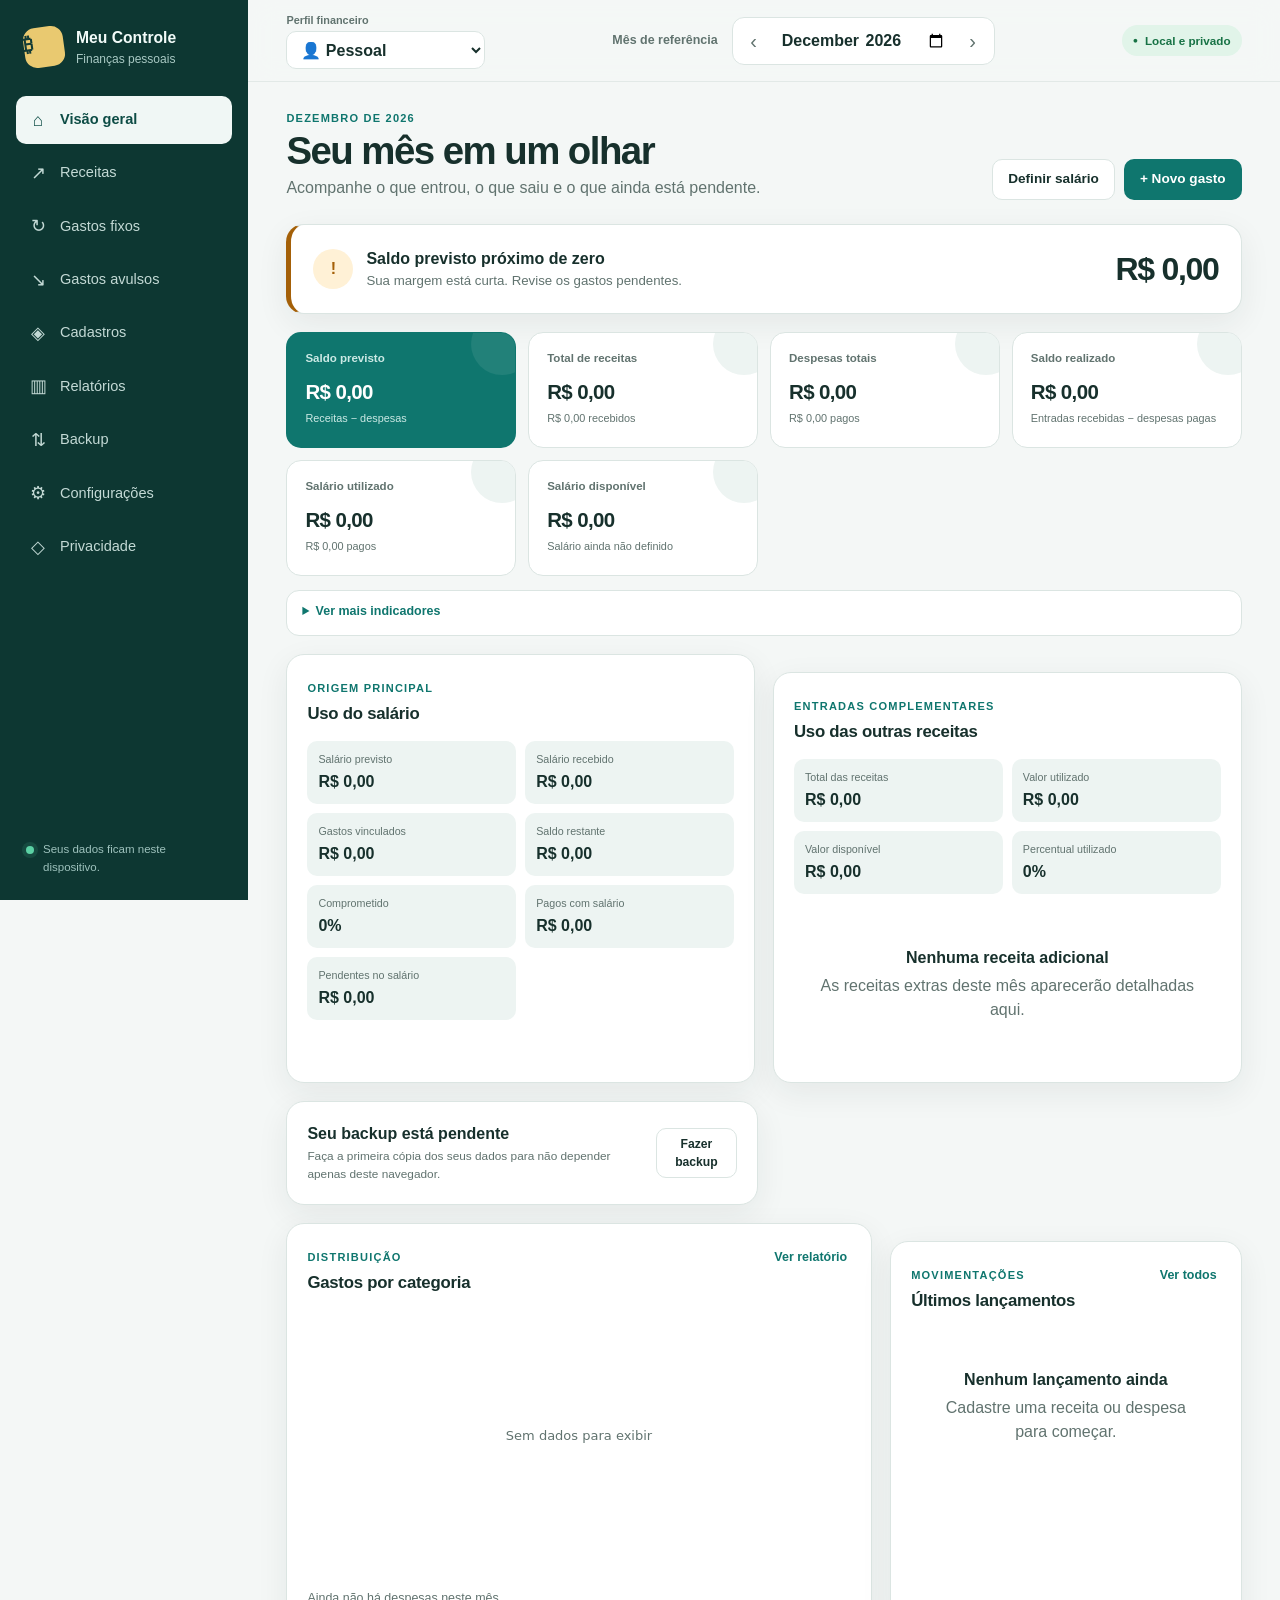
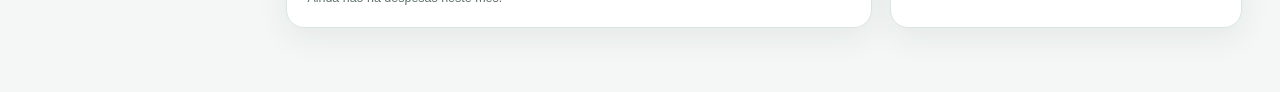
==== commit d1ae5d5f: "Corrige recorrências e aprimora uso do salário no celular" ====
--- a/index.html
+++ b/index.html
@@ -87,7 +87,22 @@
             <strong class="status-value" id="balance-value">R$ 0,00</strong>
           </div>
 
-          <div class="metric-grid" id="dashboard-metrics" aria-label="Indicadores do mês"></div>
+          <div class="metric-grid dashboard-primary-metrics" id="dashboard-metrics" aria-label="Principais indicadores do mês"></div>
+          <details class="more-indicators">
+            <summary>Ver mais indicadores</summary>
+            <div class="metric-grid" id="dashboard-more-metrics" aria-label="Indicadores complementares do mês"></div>
+          </details>
+          <div class="funding-use-grid">
+            <article class="panel funding-use-panel">
+              <div class="panel-heading"><div><span class="panel-kicker">Origem principal</span><h2>Uso do salário</h2></div></div>
+              <div class="funding-use-metrics" id="dashboard-salary-use"></div>
+            </article>
+            <article class="panel funding-use-panel">
+              <div class="panel-heading"><div><span class="panel-kicker">Entradas complementares</span><h2>Uso das outras receitas</h2></div></div>
+              <div class="funding-use-metrics" id="dashboard-other-use"></div>
+              <div class="income-usage-list" id="dashboard-income-usage"></div>
+            </article>
+          </div>
           <div class="dashboard-notices" id="dashboard-notices">
             <article class="panel notice-panel" id="backup-reminder" hidden>
               <div><strong>Seu backup está pendente</strong><span id="backup-reminder-text"></span></div>
@@ -175,7 +190,7 @@
             <div class="table-wrap">
               <table>
                 <caption class="sr-only">Ocorrências de gastos fixos no mês</caption>
-                <thead><tr><th>Vencimento</th><th>Descrição</th><th>Categoria</th><th>Status</th><th class="numeric">Valor</th><th><span class="sr-only">Ações</span></th></tr></thead>
+                <thead><tr><th>Vencimento</th><th>Descrição</th><th>Categoria</th><th>Origem da renda</th><th>Status</th><th class="numeric">Valor</th><th><span class="sr-only">Ações</span></th></tr></thead>
                 <tbody id="instance-table-body"></tbody>
               </table>
             </div>
@@ -186,7 +201,7 @@
             <div class="table-wrap">
               <table>
                 <caption class="sr-only">Regras de gastos recorrentes</caption>
-                <thead><tr><th>Descrição</th><th>Vencimento</th><th>Categoria</th><th>Situação</th><th class="numeric">Valor</th><th><span class="sr-only">Ações</span></th></tr></thead>
+                <thead><tr><th>Descrição</th><th>Vencimento</th><th>Período</th><th>Categoria</th><th>Origem futura</th><th>Situação</th><th class="numeric">Valor</th><th><span class="sr-only">Ações</span></th></tr></thead>
                 <tbody id="recurring-table-body"></tbody>
               </table>
             </div>
@@ -218,7 +233,7 @@
             <div class="table-wrap">
               <table>
                 <caption class="sr-only">Gastos avulsos filtrados</caption>
-                <thead><tr><th>Data</th><th>Descrição</th><th>Categoria</th><th>Pagamento</th><th>Status</th><th class="numeric">Valor</th><th><span class="sr-only">Ações</span></th></tr></thead>
+                <thead><tr><th>Data</th><th>Descrição</th><th>Categoria</th><th>Pagamento</th><th>Origem da renda</th><th>Status</th><th class="numeric">Valor</th><th><span class="sr-only">Ações</span></th></tr></thead>
                 <tbody id="expense-table-body"></tbody>
               </table>
             </div>
@@ -258,6 +273,10 @@
               <p>Gráficos nativos, acompanhados de resumos em texto.</p>
             </div>
           </div>
+          <button class="button secondary mobile-only report-filter-toggle" id="report-filter-toggle" type="button" aria-expanded="false" aria-controls="report-filter-panel">
+            Filtros <span id="report-active-filter-count">0 ativos</span>
+          </button>
+          <div class="report-filter-panel" id="report-filter-panel">
           <form class="filter-bar report-filters" id="report-filters">
             <div class="field"><label for="report-period">Período</label><select id="report-period" name="period"><option value="month">Mês selecionado</option><option value="3">Últimos 3 meses</option><option value="6">Últimos 6 meses</option><option value="12">Últimos 12 meses</option><option value="all">Todo o histórico</option><option value="custom">Personalizado</option></select></div>
             <div class="field"><label for="report-profile">Perfil</label><select id="report-profile" name="profileId"></select></div>
@@ -265,11 +284,14 @@
             <div class="field"><label for="report-payment">Pagamento</label><select id="report-payment" name="paymentMethodId"></select></div>
             <div class="field"><label for="report-type">Tipo</label><select id="report-type" name="expenseType"><option value="">Fixos e avulsos</option><option value="fixed">Somente fixos</option><option value="oneTime">Somente avulsos</option></select></div>
             <div class="field"><label for="report-status">Status</label><select id="report-status" name="status"><option value="">Pagos e pendentes</option><option value="paid">Pagos</option><option value="pending">Pendentes</option></select></div>
+            <div class="field"><label for="report-funding-type">Uso da renda</label><select id="report-funding-type" name="fundingType"><option value="">Todos os gastos</option><option value="salary">Gastos do salário</option><option value="additional">Gastos de receitas adicionais</option><option value="mixed">Gastos divididos</option><option value="funded">Com origem definida</option><option value="unassigned">Sem vínculo explícito</option></select></div>
+            <div class="field"><label for="report-funding-source">Renda específica</label><select id="report-funding-source" name="fundingSource"></select></div>
             <div class="field search-field"><label for="report-search">Descrição</label><input id="report-search" name="search" type="search" placeholder="Pesquisar"></div>
             <div class="field report-custom-date" hidden><label for="report-start">De</label><input id="report-start" name="startDate" type="date"></div>
             <div class="field report-custom-date" hidden><label for="report-end">Até</label><input id="report-end" name="endDate" type="date"></div>
             <button class="button ghost filter-reset" id="clear-report-filters" type="button">Limpar</button>
           </form>
+          </div>
           <div class="report-tools">
             <div class="field preset-field"><label for="report-preset">Filtro salvo</label><select id="report-preset"><option value="">Nenhum</option></select></div>
             <button class="button secondary compact" id="save-report-preset" type="button">Salvar filtro</button>
@@ -277,6 +299,12 @@
             <button class="button secondary compact" id="export-report-csv" type="button">Exportar resultado em CSV</button>
           </div>
           <div class="compact-metrics report-metrics" id="report-metrics"></div>
+          <article class="panel funding-overview">
+            <div class="panel-heading">
+              <div><span class="panel-kicker">Origem do dinheiro</span><h2>Como as rendas foram utilizadas</h2></div>
+            </div>
+            <div class="funding-summary-grid" id="funding-summary-grid"></div>
+          </article>
           <div class="report-grid">
             <article class="panel chart-panel">
               <h2>Despesas por categoria</h2>
@@ -308,7 +336,28 @@
               <canvas id="expense-history-chart" height="300" role="img" aria-label="Gráfico da evolução das despesas filtradas"></canvas>
               <div class="chart-summary" id="expense-history-summary"></div>
             </article>
-          </div>
+            <article class="panel chart-panel">
+              <h2>Gastos por origem da renda</h2>
+              <canvas id="funding-source-chart" height="300" role="img" aria-label="Gráfico dos gastos por origem da renda"></canvas>
+              <div class="chart-summary" id="funding-source-summary"></div>
+            </article>
+            <article class="panel chart-panel">
+              <h2>Renda disponível após os gastos</h2>
+              <canvas id="funding-balance-chart" height="300" role="img" aria-label="Gráfico da renda utilizada e disponível"></canvas>
+              <div class="chart-summary" id="funding-balance-summary"></div>
+            </article>
+          </div>
+          <article class="panel table-panel">
+            <div class="panel-heading"><h2>Saldo detalhado de cada renda</h2></div>
+            <div class="table-wrap">
+              <table>
+                <caption class="sr-only">Saldo e utilização de cada renda no relatório</caption>
+                <thead><tr><th>Perfil</th><th>Mês</th><th>Renda</th><th class="numeric">Valor</th><th class="numeric">Utilizado</th><th class="numeric">Disponível</th><th>Uso</th></tr></thead>
+                <tbody id="funding-source-body"></tbody>
+              </table>
+            </div>
+            <div class="empty-state" id="funding-source-empty" hidden></div>
+          </article>
           <article class="panel">
             <div class="panel-heading"><h2>Maiores despesas filtradas</h2></div>
             <ol class="ranking-list" id="largest-expenses"></ol>
@@ -318,7 +367,7 @@
             <div class="table-wrap">
               <table>
                 <caption class="sr-only">Detalhamento dos gastos filtrados no relatório</caption>
-                <thead><tr><th>Perfil</th><th>Data</th><th>Descrição</th><th>Categoria</th><th>Pagamento</th><th>Tipo</th><th>Status</th><th class="numeric">Valor</th></tr></thead>
+                <thead><tr><th>Perfil</th><th>Data</th><th>Descrição</th><th>Categoria</th><th>Pagamento</th><th>Origem da renda</th><th>Tipo</th><th>Status</th><th class="numeric">Valor</th></tr></thead>
                 <tbody id="report-expense-body"></tbody>
               </table>
             </div>
@@ -440,6 +489,14 @@
       </main>
     </div>
   </div>
+
+  <nav class="mobile-bottom-nav" id="mobile-bottom-nav" aria-label="Navegação principal no celular">
+    <button class="mobile-nav-item active" data-view="dashboard" type="button"><span aria-hidden="true">⌂</span><small>Resumo</small></button>
+    <button class="mobile-nav-item" data-view="incomes" type="button"><span aria-hidden="true">↗</span><small>Entradas</small></button>
+    <button class="mobile-nav-item" data-view="expenses" type="button"><span aria-hidden="true">↘</span><small>Gastos</small></button>
+    <button class="mobile-nav-item" data-view="reports" type="button"><span aria-hidden="true">▥</span><small>Relatórios</small></button>
+    <button class="mobile-nav-item" id="mobile-more-button" type="button"><span aria-hidden="true">•••</span><small>Mais</small></button>
+  </nav>
 
   <dialog id="editor-dialog" class="modal">
     <form method="dialog" id="editor-form">
@@ -492,6 +549,7 @@
     <button class="button compact primary" id="update-button" type="button">Atualizar agora</button>
   </div>
   <div class="offline-indicator" id="offline-indicator" hidden>Modo offline</div>
+  <div class="loading-indicator" id="loading-indicator" role="status" hidden><span aria-hidden="true"></span> Atualizando dados…</div>
   <div class="scrim" id="scrim" hidden></div>
 
   <script type="module" src="./js/app.js"></script>
--- a/styles.css
+++ b/styles.css
@@ -123,6 +123,21 @@
 .status-banner.negative .status-icon { background: var(--negative-soft); color: var(--negative); }
 
 .metric-grid { display: grid; grid-template-columns: repeat(4, minmax(0, 1fr)); gap: 12px; margin-bottom: 18px; }
+.more-indicators { margin: -4px 0 18px; border: 1px solid var(--line); border-radius: 13px; background: var(--surface); }
+.more-indicators summary { min-height: 44px; padding: 11px 15px; color: var(--primary); font-size: .78rem; font-weight: 800; cursor: pointer; }
+.more-indicators .metric-grid { padding: 0 12px 12px; margin: 0; }
+.funding-use-grid { display: grid; grid-template-columns: repeat(2, minmax(0, 1fr)); gap: 18px; margin-bottom: 18px; }
+.funding-use-grid > .panel { margin: 0; }
+.funding-use-metrics { display: grid; grid-template-columns: repeat(2, minmax(0, 1fr)); gap: 9px; }
+.usage-stat { min-width: 0; padding: 10px 11px; border-radius: 10px; background: var(--surface-subtle); }
+.usage-stat span, .usage-stat strong { display: block; }
+.usage-stat span { color: var(--muted); font-size: .67rem; }
+.usage-stat strong { margin-top: 3px; overflow-wrap: anywhere; font-size: clamp(.85rem, 2vw, 1rem); }
+.income-usage-list { display: grid; gap: 8px; margin-top: 12px; }
+.income-usage-item { padding: 11px; border: 1px solid var(--line); border-radius: 10px; }
+.income-usage-item > div { display: flex; justify-content: space-between; gap: 12px; }
+.income-usage-item span { color: var(--muted); font-size: .68rem; }
+.income-usage-item progress { width: 100%; height: 7px; margin-top: 7px; accent-color: var(--primary); }
 .dashboard-notices { display: grid; grid-template-columns: repeat(2, minmax(0, 1fr)); gap: 12px; margin-bottom: 18px; }
 .notice-panel { display: flex; align-items: center; justify-content: space-between; gap: 14px; padding: 14px 16px; border-left: 4px solid var(--warning); box-shadow: none; }
 .notice-panel strong, .notice-panel span { display: block; }
@@ -173,12 +188,16 @@
 th { color: var(--muted); background: var(--surface-subtle); font-size: .66rem; text-transform: uppercase; letter-spacing: .07em; }
 td.numeric, th.numeric { text-align: right; font-variant-numeric: tabular-nums; }
 .row-actions { display: flex; justify-content: flex-end; gap: 3px; }
-.table-action { min-width: 31px; height: 31px; border: 0; border-radius: 8px; color: var(--muted); background: transparent; }
+.table-action { min-width: 31px; min-height: 31px; padding: 5px 7px; border: 0; border-radius: 8px; color: var(--muted); background: transparent; }
+.table-action .action-symbol { font-size: 1rem; }
+.table-action .action-label { display: none; }
 .table-action:hover { color: var(--primary); background: var(--surface-subtle); }
 .table-action.delete:hover { color: var(--negative); }
 .status-pill { display: inline-flex; align-items: center; gap: 5px; border-radius: 999px; padding: 4px 8px; font-size: .68rem; font-weight: 750; }
 .status-pill::before { content: ""; width: 6px; height: 6px; border-radius: 50%; background: currentColor; }
 .status-pill.paid, .status-pill.received, .status-pill.active { color: var(--positive); background: var(--positive-soft); }
+.status-pill.scheduled { color: #4472c4; background: color-mix(in srgb, #4472c4 14%, var(--surface)); }
+.status-pill.ended { color: var(--muted); background: var(--surface-strong); }
 .status-pill.pending { color: var(--warning); background: var(--warning-soft); }
 .status-pill.inactive { color: var(--muted); background: var(--surface-subtle); }
 .empty-state { text-align: center; padding: 40px 20px; color: var(--muted); }
@@ -186,9 +205,11 @@
 
 .filter-bar { display: grid; grid-template-columns: 1.35fr repeat(6, minmax(120px, 1fr)) auto; gap: 10px; align-items: end; margin-bottom: 18px; padding: 15px; background: var(--surface); border: 1px solid var(--line); border-radius: var(--radius); }
 .report-filters { grid-template-columns: repeat(4, minmax(140px, 1fr)); }
+.report-filter-toggle { justify-content: space-between; width: 100%; margin-bottom: 10px; }
+.report-filter-toggle span { color: var(--muted); font-size: .7rem; }
 .report-tools { display: flex; gap: 9px; align-items: end; flex-wrap: wrap; margin: -4px 0 18px; }
 .preset-field { min-width: 210px; }
-.report-metrics { grid-template-columns: repeat(5, minmax(0, 1fr)); }
+.report-metrics { grid-template-columns: repeat(6, minmax(0, 1fr)); }
 .field { display: grid; gap: 5px; }
 .field label, fieldset legend { font-size: .72rem; font-weight: 750; color: var(--muted); }
 .field input, .field select, .field textarea, .filter-bar input, .filter-bar select { width: 100%; min-height: 42px; padding: 9px 10px; border: 1px solid var(--line); border-radius: 9px; background: var(--surface); }
@@ -205,6 +226,16 @@
 .color-dot { width: 36px; height: 36px; display: grid; place-items: center; border-radius: 11px; border-left: 5px solid var(--item-color); background: var(--surface-subtle); }
 .profile-avatar { width: 36px; height: 36px; display: grid !important; place-items: center; border-radius: 50%; border: 3px solid var(--item-color); background: var(--surface-subtle); font-size: 1rem !important; }
 .profile-item.selected { border-color: var(--primary); background: var(--primary-soft); }
+.funding-overview { margin-bottom: 18px; }
+.funding-summary-grid { display: grid; grid-template-columns: repeat(3, minmax(0, 1fr)); gap: 12px; }
+.funding-summary-card { padding: 16px; border: 1px solid var(--line); border-left: 5px solid var(--primary); border-radius: 13px; background: var(--surface-subtle); }
+.funding-summary-card.additional { border-left-color: #4472c4; }
+.funding-summary-card.combined { border-left-color: #8b5fc7; }
+.funding-summary-card > span, .funding-summary-card > strong { display: block; }
+.funding-summary-card > span { color: var(--muted); font-size: .72rem; font-weight: 750; }
+.funding-summary-card > strong { margin: 7px 0; font-size: 1rem; }
+.funding-card-values { display: grid; gap: 2px; color: var(--muted); font-size: .7rem; }
+.negative-text { color: var(--negative) !important; font-weight: 750; }
 .report-grid { margin-bottom: 18px; }
 .report-grid .panel { min-width: 0; }
 .ranking-list { list-style: none; padding: 0; margin: 0; counter-reset: ranking; }
@@ -236,6 +267,13 @@
 .modal-heading { display: flex; align-items: flex-start; justify-content: space-between; gap: 15px; margin-bottom: 19px; }
 .form-grid { display: grid; grid-template-columns: repeat(2, minmax(0, 1fr)); gap: 14px; }
 .form-grid .span-2 { grid-column: 1 / -1; }
+.funding-editor { display: grid; gap: 9px; padding: 12px; border: 1px solid var(--line); border-radius: 11px; background: var(--surface-subtle); }
+.funding-editor > select { background: var(--surface); }
+.funding-selection-info { color: var(--primary) !important; font-weight: 700; overflow-wrap: anywhere; }
+.funding-split { display: grid; gap: 8px; }
+.funding-row { display: grid; grid-template-columns: minmax(0, 1fr) 130px 34px; gap: 7px; align-items: center; }
+.funding-row select, .funding-row input { min-width: 0; background: var(--surface); }
+.funding-add-row { justify-self: start; }
 .modal-actions { display: flex; justify-content: flex-end; gap: 8px; margin-top: 22px; }
 .form-error { padding: 10px 12px; border-radius: 9px; background: var(--negative-soft); color: var(--negative) !important; font-size: .78rem; }
 .radio-group { margin: 15px 0 0; padding: 12px; border: 1px solid var(--line); border-radius: 11px; display: grid; gap: 10px; }
@@ -251,10 +289,14 @@
 .toast.success { border-left-color: var(--positive); }
 .update-banner { position: fixed; left: 50%; bottom: 18px; z-index: 90; transform: translateX(-50%); display: flex; align-items: center; gap: 14px; padding: 10px 12px 10px 16px; border: 1px solid var(--line); border-radius: 12px; background: var(--surface); box-shadow: var(--shadow); font-size: .8rem; }
 .offline-indicator { position: fixed; top: 10px; left: 50%; z-index: 110; transform: translateX(-50%); padding: 5px 12px; border-radius: 999px; background: var(--warning); color: #fff; font-size: .69rem; font-weight: 800; }
+.loading-indicator { position: fixed; top: 88px; right: 18px; z-index: 85; display: flex; align-items: center; gap: 8px; padding: 8px 11px; border: 1px solid var(--line); border-radius: 999px; background: var(--surface); box-shadow: var(--shadow); color: var(--muted); font-size: .72rem; }
+.loading-indicator > span { width: 13px; height: 13px; border: 2px solid var(--line); border-top-color: var(--primary); border-radius: 50%; animation: spin .75s linear infinite; }
+.mobile-bottom-nav { display: none; }
 .scrim { position: fixed; inset: 0; z-index: 18; background: rgba(0,0,0,.42); }
 
 @keyframes reveal { from { opacity: 0; transform: translateY(5px); } }
 @keyframes toast-in { from { opacity: 0; transform: translateY(8px); } }
+@keyframes spin { to { transform: rotate(360deg); } }
 @media (prefers-reduced-motion: reduce) {
   *, *::before, *::after { scroll-behavior: auto !important; animation-duration: .01ms !important; transition-duration: .01ms !important; }
 }
@@ -264,27 +306,45 @@
 }
 @media (max-width: 900px) {
   .app-shell { display: block; }
-  .sidebar { position: fixed; left: 0; transform: translateX(-102%); width: min(285px, 85vw); transition: transform .2s ease; }
+  .sidebar { position: fixed; left: 0; transform: translateX(-102%); width: min(285px, 85vw); padding-bottom: calc(22px + env(safe-area-inset-bottom)); transition: transform .2s ease; }
   .sidebar.open { transform: translateX(0); }
   .mobile-only { display: inline-grid !important; }
-  .topbar { padding-inline: 14px; }
-  .month-control > label, .profile-control label, .local-badge { display: none; }
-  .profile-control { min-width: 130px; }
-  .profile-control select { width: 100%; max-width: 160px; }
-  main { padding-top: 22px; }
+  .topbar { display: grid; grid-template-columns: 44px minmax(0, 1fr) auto; grid-template-areas: "menu profile actions" "month month month"; gap: 8px 10px; padding: 9px 12px; }
+  #menu-button { grid-area: menu; width: 44px; height: 44px; }
+  .profile-control { grid-area: profile; min-width: 0; }
+  .profile-control label { display: block; }
+  .profile-control select { width: 100%; max-width: none; min-height: 44px; }
+  .month-control { grid-area: month; width: 100%; }
+  .month-control > label, .local-badge { display: none; }
+  .month-stepper { width: 100%; }
+  .month-stepper input { flex: 1; width: 100%; text-align: center; }
+  .month-stepper .icon-button { width: 44px; height: 40px; flex: 0 0 44px; }
+  .topbar-actions { grid-area: actions; }
+  main { padding-top: 22px; padding-bottom: calc(92px + env(safe-area-inset-bottom)); }
   .dashboard-grid { grid-template-columns: 1fr; }
-  .split-grid, .privacy-grid { grid-template-columns: 1fr; }
+  .split-grid, .privacy-grid, .funding-use-grid { grid-template-columns: 1fr; }
   .report-grid { grid-template-columns: 1fr; }
+  .mobile-bottom-nav { position: fixed; inset: auto 0 0; z-index: 40; display: grid; grid-template-columns: repeat(5, 1fr); min-height: calc(64px + env(safe-area-inset-bottom)); padding: 4px 5px env(safe-area-inset-bottom); border-top: 1px solid var(--line); background: color-mix(in srgb, var(--surface) 94%, transparent); backdrop-filter: blur(16px); }
+  .mobile-nav-item { min-width: 0; min-height: 54px; display: grid; place-items: center; align-content: center; gap: 1px; border: 0; border-radius: 10px; background: transparent; color: var(--muted); }
+  .mobile-nav-item span { font-size: 1.05rem; line-height: 1; }
+  .mobile-nav-item small { font-size: .62rem; }
+  .mobile-nav-item.active { color: var(--primary); background: var(--primary-soft); font-weight: 800; }
+  .report-filter-panel { display: none; }
+  .report-filter-panel.open { display: block; animation: reveal .18s ease-out; }
+  .toast-region { bottom: calc(76px + env(safe-area-inset-bottom)); }
+  .update-banner { bottom: calc(76px + env(safe-area-inset-bottom)); width: min(430px, calc(100vw - 24px)); }
+  .loading-indicator { top: 122px; right: 12px; }
 }
 @media (max-width: 680px) {
   .topbar-actions .secondary { display: none; }
-  .month-stepper input { min-width: 124px; }
+  .month-stepper input { min-width: 0; }
   .page-heading { align-items: stretch; flex-direction: column; }
   .page-heading .action-row, .page-heading > .button { align-self: stretch; }
   .page-heading .action-row .button, .page-heading > .button { flex: 1; }
   .status-banner { align-items: flex-start; flex-direction: column; }
   .metric-grid, .compact-metrics { grid-template-columns: repeat(2, minmax(0, 1fr)); }
   .dashboard-notices { grid-template-columns: 1fr; }
+  .funding-summary-grid { grid-template-columns: 1fr; }
   .filter-bar { grid-template-columns: repeat(2, minmax(0, 1fr)); }
   .report-tools .field, .report-tools .button { flex: 1 1 180px; }
   .search-field { grid-column: 1 / -1; }
@@ -294,17 +354,50 @@
   .segmented button { flex: 1; min-width: 0; }
   .form-grid { grid-template-columns: 1fr; }
   .form-grid .span-2 { grid-column: auto; }
+  .funding-row { grid-template-columns: 1fr 105px 32px; }
   .import-counts { grid-template-columns: repeat(2, 1fr); }
+  .metric-card { min-height: 94px; padding: 13px 14px; }
+  .metric-card strong { margin-top: 6px; font-size: clamp(.98rem, 5vw, 1.22rem); overflow-wrap: anywhere; }
+  .mini-metric { padding: 12px 13px; }
+  .mini-metric strong { font-size: clamp(.9rem, 4.5vw, 1.08rem); overflow-wrap: anywhere; }
+  .table-panel { padding: 14px; overflow: visible; }
+  .table-panel .panel-heading { padding: 0; }
+  .table-wrap { overflow: visible; }
+  table, tbody { display: block; min-width: 0; }
+  thead { display: none; }
+  tbody { display: grid; gap: 12px; }
+  tbody tr { display: grid; gap: 7px; padding: 14px; border: 1px solid var(--line); border-radius: 13px; background: var(--surface-subtle); }
+  tbody td { display: grid; grid-template-columns: minmax(92px, .7fr) minmax(0, 1.3fr); gap: 8px; padding: 0; border: 0; text-align: right; font-size: .78rem; overflow-wrap: anywhere; }
+  tbody td::before { content: attr(data-label); color: var(--muted); text-align: left; font-size: .66rem; font-weight: 800; text-transform: uppercase; letter-spacing: .04em; }
+  tbody td.card-title { order: -2; display: block; text-align: left; font-size: .98rem; font-weight: 850; }
+  tbody td.card-title::before { display: none; }
+  tbody td.card-value { order: -1; display: block; text-align: left; color: var(--primary); font-size: 1.08rem; font-weight: 900; }
+  tbody td.card-value::before { display: none; }
+  tbody td.card-actions { display: block; }
+  tbody td.card-actions::before { display: none; }
+  .row-actions { justify-content: stretch; gap: 7px; flex-wrap: wrap; }
+  .table-action { flex: 1 1 120px; min-height: 44px; display: inline-flex; align-items: center; justify-content: center; gap: 6px; border: 1px solid var(--line); background: var(--surface); }
+  .table-action .action-label { display: inline; font-size: .7rem; font-weight: 750; }
+  .modal { position: fixed; inset: auto 0 0; width: 100%; max-width: none; max-height: calc(96dvh - env(safe-area-inset-top)); margin: 0; border-radius: 20px 20px 0 0; }
+  .modal form { padding: 18px 16px calc(16px + env(safe-area-inset-bottom)); }
+  .modal-actions { position: sticky; bottom: calc(-16px - env(safe-area-inset-bottom)); z-index: 2; margin: 18px -16px calc(-16px - env(safe-area-inset-bottom)); padding: 12px 16px calc(12px + env(safe-area-inset-bottom)); border-top: 1px solid var(--line); background: var(--surface); }
+  .modal-actions .button { flex: 1; min-height: 46px; }
+  .field input, .field select, .field textarea, .filter-bar input, .filter-bar select { min-height: 46px; }
 }
 @media (max-width: 430px) {
   main { padding-inline: 12px; }
-  .metric-grid, .compact-metrics { grid-template-columns: 1fr; }
   .panel { padding: 16px; }
   .filter-bar { grid-template-columns: 1fr; }
   .search-field { grid-column: auto; }
+  .funding-row { grid-template-columns: 1fr; }
+  .funding-row .table-action { justify-self: end; }
   .topbar { gap: 6px; }
-  .profile-control { min-width: 105px; max-width: 118px; }
-  .profile-control select { font-size: .76rem; padding-inline: 7px; }
-  .month-stepper .icon-button { width: 30px; }
-  .month-stepper input { min-width: 115px; font-size: .86rem; }
-}
+  .profile-control select { font-size: .78rem; padding-inline: 8px; }
+  .month-stepper input { font-size: .86rem; }
+  .funding-use-metrics { grid-template-columns: 1fr 1fr; }
+}
+@media (max-width: 349px) {
+  html { min-width: 0; }
+  .metric-grid, .compact-metrics, .funding-use-metrics { grid-template-columns: 1fr; }
+  .mobile-nav-item small { font-size: .56rem; }
+}
